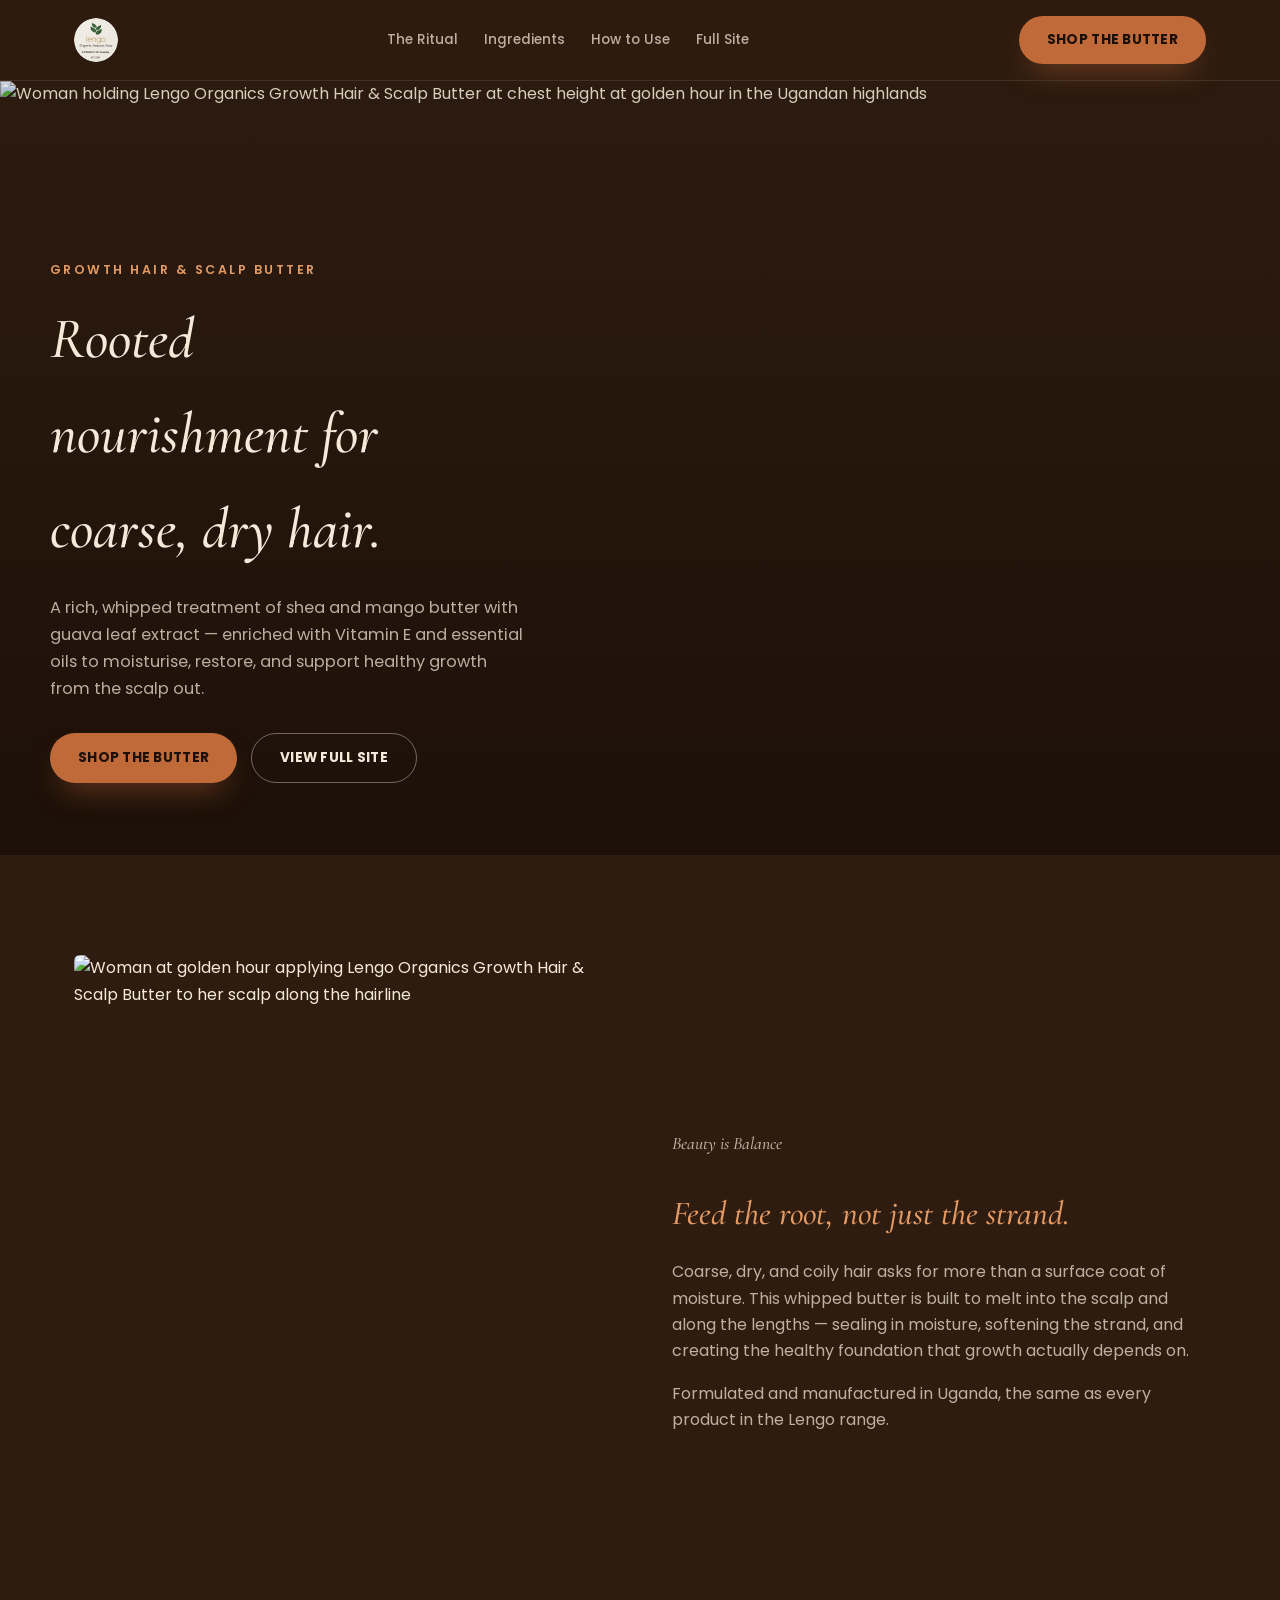
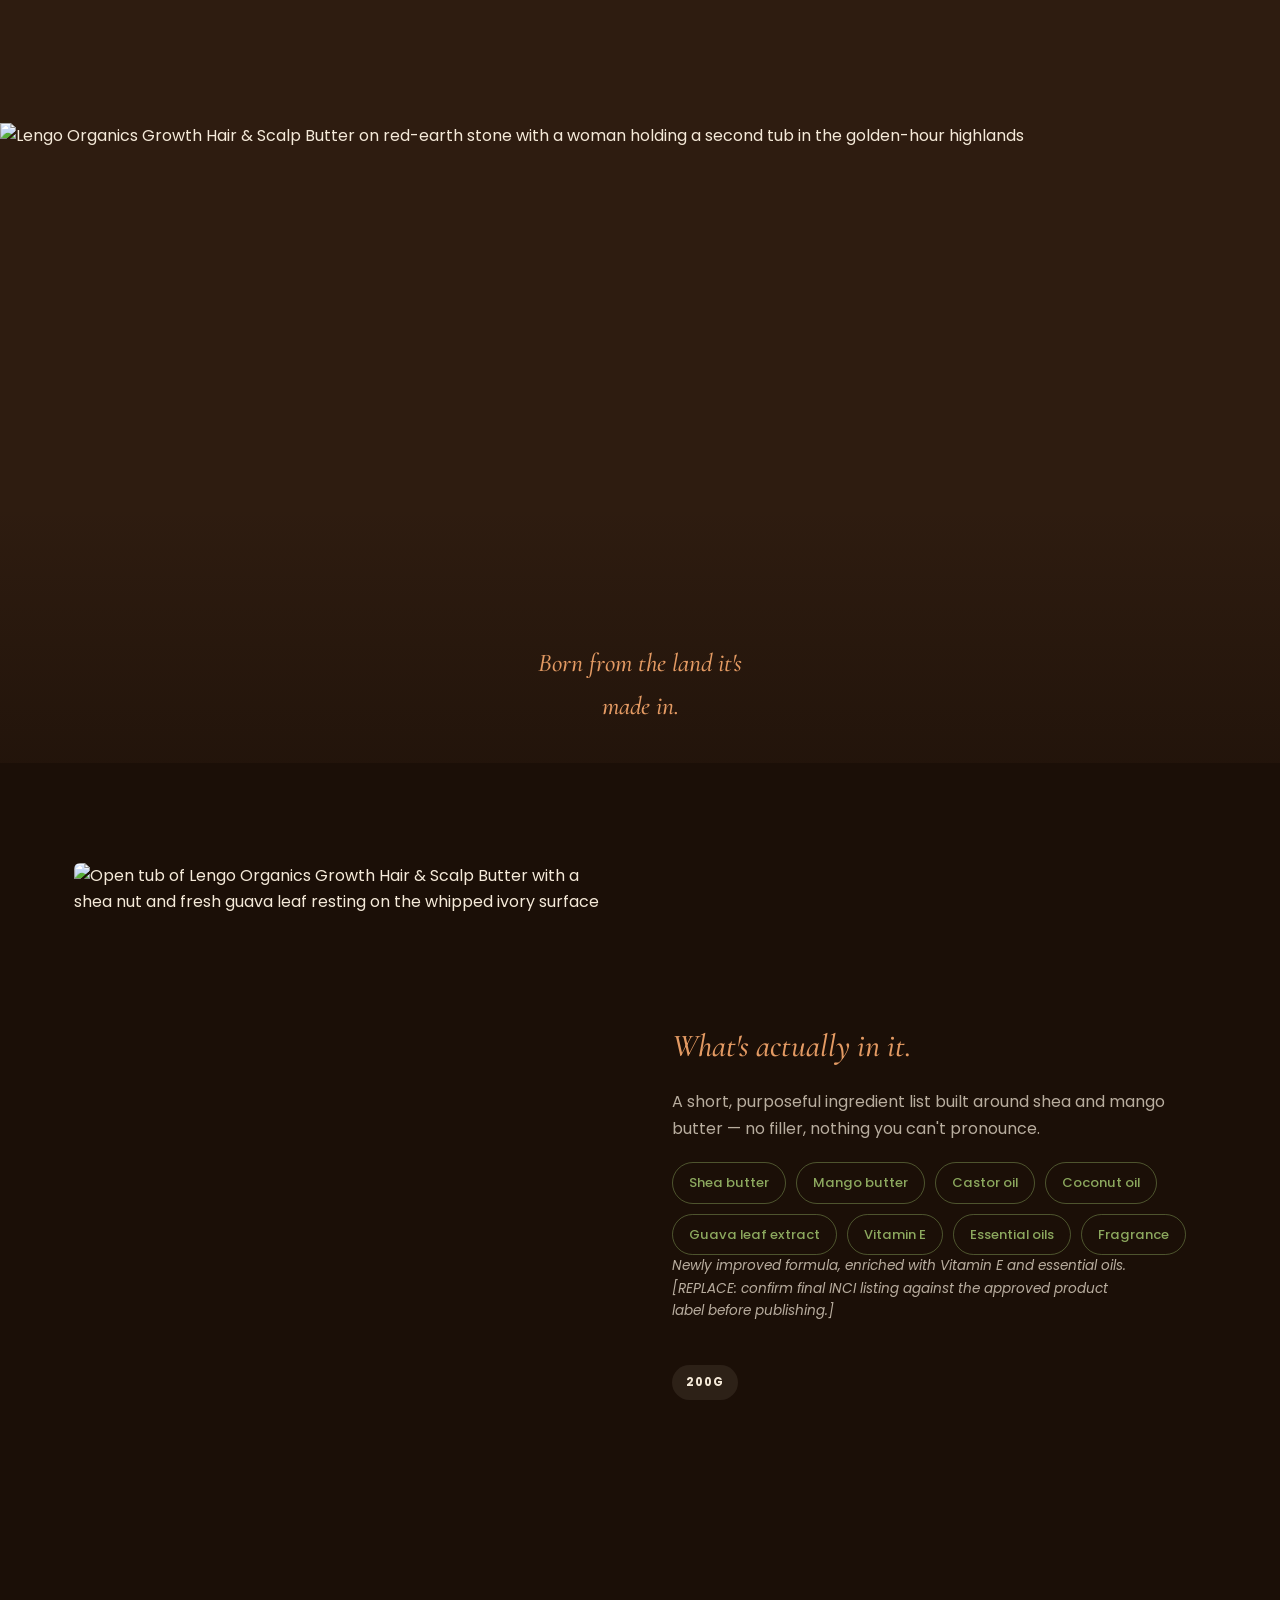
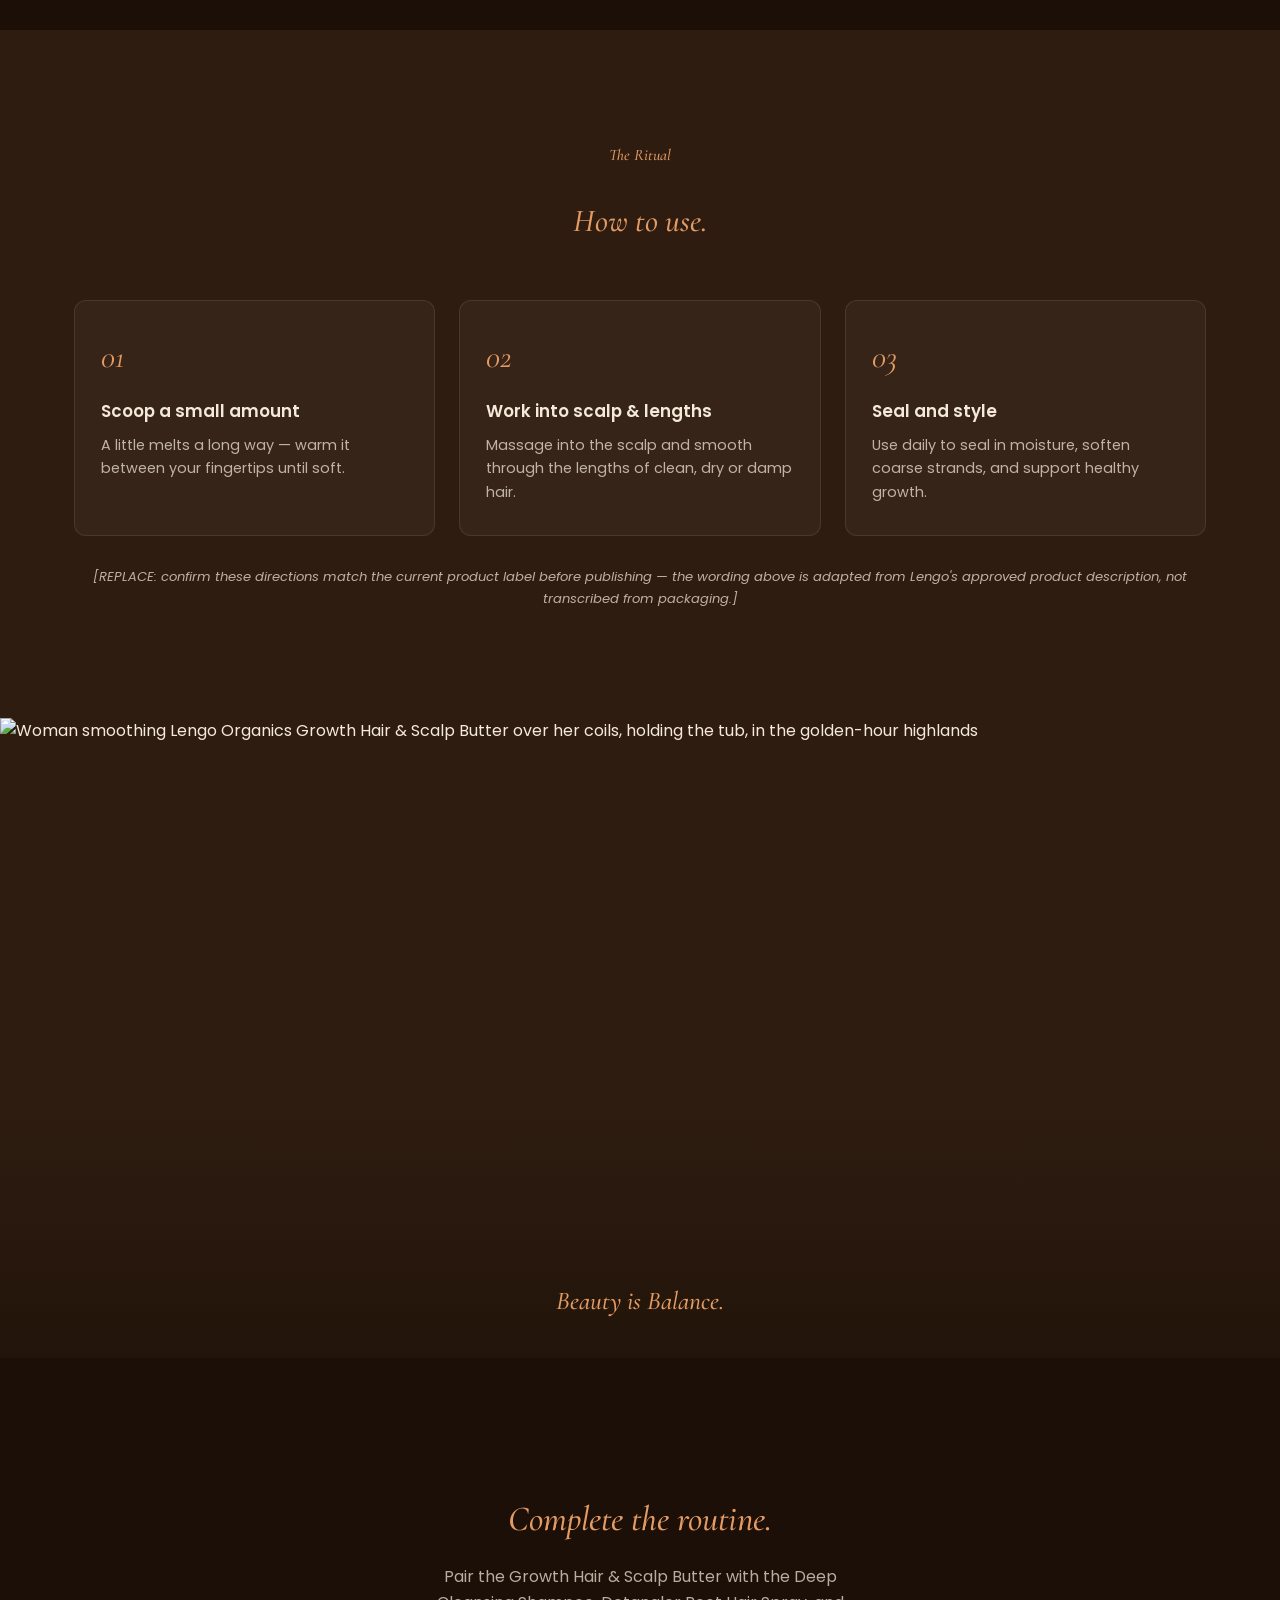
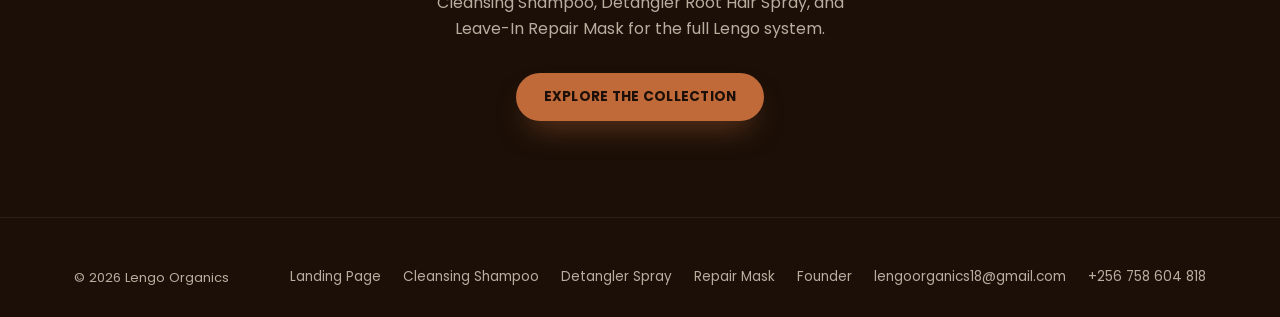
==== butter.html @ fbe4b7ae "Add files via upload" ====
<!doctype html>
<html lang="en">
<head>
<meta charset="UTF-8">
<meta name="viewport" content="width=device-width, initial-scale=1.0">
<title>Growth Hair &amp; Scalp Butter | Lengo Organics</title>
<meta name="description" content="Lengo Organics Growth Hair & Scalp Butter — a rich whipped treatment of shea and mango butter with guava leaf extract, enriched with Vitamin E and essential oils to restore dry, coarse hair and support healthy growth.">

<!-- ── Open Graph / social sharing ── -->
<link rel="canonical" href="https://lengo-organics.github.io/lengo/butter.html">
<meta property="og:type" content="website">
<meta property="og:site_name" content="Lengo Organics">
<meta property="og:locale" content="en_GB">
<meta property="og:url" content="https://lengo-organics.github.io/lengo/butter.html">
<meta property="og:title" content="Growth Hair & Scalp Butter | Lengo Organics">
<meta property="og:description" content="A rich whipped treatment of shea and mango butter with guava leaf extract, enriched with Vitamin E and essential oils to restore dry, coarse hair and support healthy growth.">
<meta property="og:image" content="https://lengo-organics.github.io/lengo/butter1.jpg">
<meta property="og:image:alt" content="Woman holding Lengo Organics Growth Hair & Scalp Butter at golden hour in the Ugandan highlands">
<meta name="twitter:card" content="summary_large_image">
<meta name="twitter:title" content="Growth Hair & Scalp Butter | Lengo Organics">
<meta name="twitter:description" content="A rich whipped treatment of shea and mango butter with guava leaf extract, enriched with Vitamin E and essential oils to restore dry, coarse hair and support healthy growth.">
<meta name="twitter:image" content="https://lengo-organics.github.io/lengo/butter1.jpg">
<!-- ── end Open Graph ── -->

<link rel="preconnect" href="https://fonts.googleapis.com">
<link rel="preconnect" href="https://fonts.gstatic.com" crossorigin>
<link href="https://fonts.googleapis.com/css2?family=Cormorant+Garamond:ital,wght@0,400;0,500;1,500;1,600&family=Poppins:wght@400;500;600;700;800&display=swap" rel="stylesheet">
<link rel="stylesheet" href="base.css">
<style>
  /* ============================================================
     Fourth subpage, same approach as mask.html, detangler.html and
     shampoo.html — its own palette built around THESE photos:
     golden-hour highlands, red-earth clearings, tea-green terraced
     hills, and the product's ivory whipped butter with a fresh
     guava-leaf green. Warmer and more grounded than the detangler's
     dry-grass amber (this one leans terracotta + leaf-green rather
     than pale gold), lighter and more sunlit than the shampoo's
     candlelit shadow and the mask's dusk-lake indigo — so all four
     subpages read as one family without any two sharing a palette.
     Same type pairing (Cormorant Garamond italic + Poppins) for
     brand continuity.
     ============================================================ */
  :root{
    --earth:#2E1C10;        /* deep red-earth shadow */
    --earth-deep:#1B0F07;   /* near-black base */
    --terra:#C06A3A;        /* warm terracotta / red-clay glow */
    --terra-soft:#E39A63;   /* lit clay highlight */
    --leaf:#5F7A3A;         /* guava-leaf green accent */
    --leaf-soft:#8CA85E;    /* lit leaf-green */
    --cream:#F5EAD9;        /* ivory butter cream */
    --muted:rgba(245,234,217,.72);
  }
  body{margin:0; background:var(--earth); color:var(--cream); font-family:'Poppins',sans-serif; line-height:1.65; -webkit-font-smoothing:antialiased;}
  .serif{font-family:'Cormorant Garamond', serif; font-style:italic; font-weight:500; color:var(--terra-soft);}
  a:focus-visible, button:focus-visible{outline:2px solid var(--terra); outline-offset:3px;}

  header{position:sticky; top:0; z-index:50; background:rgba(46,28,16,.85); backdrop-filter:blur(10px); border-bottom:1px solid rgba(245,234,217,.1);}
  .nav{display:flex; align-items:center; justify-content:space-between; padding:16px 24px; max-width:1180px; margin:0 auto;}
  .brand{display:flex; align-items:center; gap:10px; text-decoration:none; font-weight:700; color:var(--cream);}
  nav.links a{text-decoration:none; font-size:.85rem; font-weight:500; color:var(--muted);}
  nav.links a:hover{color:var(--terra-soft);}
  .btn{
    display:inline-flex; align-items:center; gap:8px; padding:13px 28px;
    background:var(--terra); color:var(--earth-deep); text-decoration:none;
    font-weight:700; font-size:.85rem; letter-spacing:.02em; text-transform:uppercase;
    border:none; border-radius:999px; box-shadow:0 16px 30px -12px rgba(192,106,58,.5);
    transition:transform .18s ease, background .18s ease;
  }
  .btn:hover{background:var(--terra-soft); transform:translateY(-2px);}
  .btn.ghost{background:transparent; color:var(--cream); border:1px solid rgba(245,234,217,.4); box-shadow:none;}
  .btn.ghost:hover{background:rgba(245,234,217,.1);}

  /* ---------- Hero ---------- */
  .hero{position:relative; min-height:86vh; display:flex; align-items:flex-end; overflow:hidden;}
  .hero img{position:absolute; inset:0; width:100%; height:100%; object-fit:cover; object-position:center 25%;}
  .hero::after{
    content:''; position:absolute; inset:0;
    background:linear-gradient(180deg, rgba(27,15,7,.12) 0%, rgba(27,15,7,.5) 55%, rgba(27,15,7,.92) 100%);
  }
  .hero-copy{position:relative; z-index:1; padding:64px 0 72px; width:100%;}
  .hero-copy p.eyebrow{color:var(--terra-soft); font-size:.78rem; letter-spacing:.2em; text-transform:uppercase; font-weight:600; margin:0 0 12px;}
  .hero-copy h1{font-family:'Cormorant Garamond', serif; font-style:italic; font-weight:500; font-size:clamp(2.2rem,5vw,3.6rem); max-width:16ch; margin:0 0 18px; color:var(--cream);}
  .hero-copy p.lede{max-width:48ch; color:var(--muted); font-size:1.02rem; margin:0 0 30px;}

  /* ---------- Ritual / story split ---------- */
  .ritual{padding:100px 0; background:var(--earth);}
  .ritual .wrap{display:grid; grid-template-columns:1fr 1fr; gap:64px; align-items:center;}
  .ritual-photo{border-radius:6px; overflow:hidden; aspect-ratio:4/5;}
  .ritual-photo img{width:100%; height:100%; object-fit:cover;}
  .ritual h2.serif{font-size:2.1rem; margin-bottom:18px;}
  .ritual p{color:var(--muted); margin:0 0 16px; max-width:52ch;}

  /* ---------- Full-bleed break ---------- */
  .break{position:relative; height:56vw; max-height:640px; overflow:hidden;}
  .break img{width:100%; height:100%; object-fit:cover;}
  .break::after{content:''; position:absolute; inset:0; background:linear-gradient(0deg, rgba(27,15,7,.6), transparent 40%);}
  .break-caption{position:absolute; left:0; right:0; bottom:36px; text-align:center; z-index:1;}
  .break-caption p.serif{font-size:1.6rem; max-width:22ch; margin:0 auto;}

  /* ---------- Ingredients ---------- */
  .ingredients{padding:100px 0; background:var(--earth-deep);}
  .ingredients .wrap{display:grid; grid-template-columns:1fr 1fr; gap:64px; align-items:center;}
  .ing-photo{border-radius:6px; overflow:hidden; aspect-ratio:4/5;}
  .ing-photo img{width:100%; height:100%; object-fit:cover;}
  .ingredients h2.serif{font-size:2rem; margin-bottom:16px;}
  .ingredients p{color:var(--muted); margin:0 0 20px; max-width:52ch;}
  .tag-list{display:flex; flex-wrap:wrap; gap:10px; list-style:none; margin:0; padding:0;}
  .tag-list li{
    padding:9px 16px; border-radius:999px; border:1px solid rgba(140,168,94,.45);
    color:var(--leaf-soft); font-size:.82rem; font-weight:500;
  }
  .formula-note{margin-top:22px; font-size:.85rem; color:var(--muted); font-style:italic;}
  .size-badge{display:inline-block; margin-top:22px; font-size:.72rem; font-weight:700; letter-spacing:.08em; text-transform:uppercase; color:var(--cream); background:rgba(245,234,217,.08); padding:8px 14px; border-radius:999px;}

  /* ---------- How to use ---------- */
  .ritual-steps{padding:96px 0; background:var(--earth);}
  .steps-head{text-align:center; max-width:520px; margin:0 auto 52px;}
  .steps-head h2.serif{font-size:2rem;}
  .steps-grid{display:grid; grid-template-columns:repeat(3,1fr); gap:24px;}
  .step-card{background:rgba(245,234,217,.04); border:1px solid rgba(245,234,217,.1); border-radius:12px; padding:30px 26px;}
  .step-num{font-family:'Cormorant Garamond', serif; font-style:italic; color:var(--terra-soft); font-size:2rem; display:block; margin-bottom:14px;}
  .step-card h3{margin:0 0 8px; font-size:1.05rem; font-weight:600;}
  .step-card p{color:var(--muted); font-size:.9rem; margin:0;}

  /* ---------- Final CTA ---------- */
  .final{padding:96px 0; text-align:center; background:var(--earth-deep);}
  .final p.serif{font-size:2.2rem; margin-bottom:16px;}
  .final p.sub{color:var(--muted); max-width:44ch; margin:0 auto 30px;}

  footer{background:var(--earth-deep); padding:48px 0 28px; border-top:1px solid rgba(245,234,217,.08);}
  footer a{text-decoration:none; color:var(--muted); font-size:.85rem;}
  footer a:hover{color:var(--terra-soft);}

  @media (max-width:900px){
    .ritual .wrap, .ingredients .wrap{grid-template-columns:1fr; gap:36px;}
    .steps-grid{grid-template-columns:1fr;}
  }
</style>
</head>
<body>

<header>
  <div class="nav">
    <a class="brand" href="index.html"><img class="brand-mark" src="assets/lengo-round-mark.png" alt="Lengo Organics"></a>
    <nav class="links">
      <a href="#ritual">The Ritual</a>
      <a href="#ingredients">Ingredients</a>
      <a href="#how-to-use">How to Use</a>
      <a href="index.html">Full Site</a>
    </nav>
    <a href="#" data-todo="add product checkout URL" class="btn">Shop the Butter</a>
  </div>
</header>

<main>
  <!-- ================= HERO ================= -->
  <section class="hero">
    <img src="butter1.jpg" alt="Woman holding Lengo Organics Growth Hair & Scalp Butter at chest height at golden hour in the Ugandan highlands">
    <div class="wrap hero-copy">
      <p class="eyebrow">Growth Hair &amp; Scalp Butter</p>
      <h1>Rooted nourishment for coarse, dry hair.</h1>
      <p class="lede">A rich, whipped treatment of shea and mango butter with guava leaf extract — enriched with Vitamin E and essential oils to moisturise, restore, and support healthy growth from the scalp out.</p>
      <div class="hero-actions">
        <a href="#" data-todo="add product checkout URL" class="btn">Shop the Butter</a>
        <a href="index.html" class="btn ghost">View Full Site</a>
      </div>
    </div>
  </section>

  <!-- ================= RITUAL ================= -->
  <section class="ritual reveal" id="ritual">
    <div class="wrap">
      <div class="ritual-photo"><img src="butter3.jpg" alt="Woman at golden hour applying Lengo Organics Growth Hair & Scalp Butter to her scalp along the hairline"></div>
      <div>
        <p class="serif" style="font-size:1.1rem; margin-bottom:8px;">Beauty is Balance</p>
        <h2 class="serif">Feed the root, not just the strand.</h2>
        <p>Coarse, dry, and coily hair asks for more than a surface coat of moisture. This whipped butter is built to melt into the scalp and along the lengths — sealing in moisture, softening the strand, and creating the healthy foundation that growth actually depends on.</p>
        <p>Formulated and manufactured in Uganda, the same as every product in the Lengo range.</p>
      </div>
    </div>
  </section>

  <!-- ================= FULL-BLEED BREAK ================= -->
  <div class="break">
    <img src="butter7.jpg" alt="Lengo Organics Growth Hair & Scalp Butter on red-earth stone with a woman holding a second tub in the golden-hour highlands">
    <div class="break-caption wrap"><p class="serif">Born from the land it's made in.</p></div>
  </div>

  <!-- ================= INGREDIENTS ================= -->
  <section class="ingredients reveal" id="ingredients">
    <div class="wrap">
      <div class="ing-photo"><img src="butter2.jpg" alt="Open tub of Lengo Organics Growth Hair & Scalp Butter with a shea nut and fresh guava leaf resting on the whipped ivory surface"></div>
      <div>
        <h2 class="serif">What's actually in it.</h2>
        <p>A short, purposeful ingredient list built around shea and mango butter — no filler, nothing you can't pronounce.</p>
        <ul class="tag-list">
          <li>Shea butter</li>
          <li>Mango butter</li>
          <li>Castor oil</li>
          <li>Coconut oil</li>
          <li>Guava leaf extract</li>
          <li>Vitamin E</li>
          <li>Essential oils</li>
          <li>Fragrance</li>
        </ul>
        <p class="formula-note">Newly improved formula, enriched with Vitamin E and essential oils. [REPLACE: confirm final INCI listing against the approved product label before publishing.]</p>
        <span class="size-badge">200g</span>
      </div>
    </div>
  </section>

  <!-- ================= HOW TO USE ================= -->
  <section class="ritual-steps reveal" id="how-to-use">
    <div class="wrap">
      <div class="steps-head">
        <p class="serif">The Ritual</p>
        <h2 class="serif">How to use.</h2>
      </div>
      <div class="steps-grid">
        <div class="step-card">
          <span class="step-num">01</span>
          <h3>Scoop a small amount</h3>
          <p>A little melts a long way — warm it between your fingertips until soft.</p>
        </div>
        <div class="step-card">
          <span class="step-num">02</span>
          <h3>Work into scalp &amp; lengths</h3>
          <p>Massage into the scalp and smooth through the lengths of clean, dry or damp hair.</p>
        </div>
        <div class="step-card">
          <span class="step-num">03</span>
          <h3>Seal and style</h3>
          <p>Use daily to seal in moisture, soften coarse strands, and support healthy growth.</p>
        </div>
      </div>
      <p style="text-align:center; color:var(--muted); font-size:.82rem; margin-top:30px; font-style:italic;">[REPLACE: confirm these directions match the current product label before publishing — the wording above is adapted from Lengo's approved product description, not transcribed from packaging.]</p>
    </div>
  </section>

  <!-- ================= FULL-BLEED BREAK 2 ================= -->
  <div class="break">
    <img src="butter5.jpg" style="object-position:center 30%;" alt="Woman smoothing Lengo Organics Growth Hair & Scalp Butter over her coils, holding the tub, in the golden-hour highlands">
    <div class="break-caption wrap"><p class="serif">Beauty is Balance.</p></div>
  </div>

  <!-- ================= FINAL CTA ================= -->
  <section class="final reveal">
    <div class="wrap">
      <p class="serif">Complete the routine.</p>
      <p class="sub">Pair the Growth Hair &amp; Scalp Butter with the Deep Cleansing Shampoo, Detangler Root Hair Spray, and Leave-In Repair Mask for the full Lengo system.</p>
      <a href="index.html#products" class="btn">Explore the Collection</a>
    </div>
  </section>
</main>

<footer>
  <div class="wrap footer-row">
    <span style="font-size:.82rem; color:var(--muted);">© <span id="year"></span> Lengo Organics</span>
    <div class="footer-links">
      <a href="index.html">Landing Page</a>
      <a href="shampoo.html">Cleansing Shampoo</a>
      <a href="detangler.html">Detangler Spray</a>
      <a href="mask.html">Repair Mask</a>
      <a href="samantha.html">Founder</a>
      <a href="mailto:lengoorganics18@gmail.com">lengoorganics18@gmail.com</a>
      <a href="tel:+256758604818">+256 758 604 818</a>
    </div>
  </div>
</footer>

<script>
  document.getElementById('year').textContent = new Date().getFullYear();
  if (window.matchMedia('(prefers-reduced-motion: no-preference)').matches) {
    const io = new IntersectionObserver((entries) => {
      entries.forEach(e => { if (e.isIntersecting) { e.target.classList.add('is-visible'); io.unobserve(e.target); } });
    }, { threshold: .12 });
    document.querySelectorAll('.reveal').forEach(el => io.observe(el));
  } else {
    document.querySelectorAll('.reveal').forEach(el => el.classList.add('is-visible'));
  }
</script>

</body>
</html>
---- base.css ----
/* ============================================================
   Lengo Organics — shared base styles
   Used by the three subpages: mask.html, detangler.html, samantha.html
   (index.html has its own separate design system and does NOT use this.)

   ONLY structural rules that are identical across all three pages live
   here — the reset, layout primitives, and the reveal animation. Anything
   that carries colour (buttons, header, footer, .serif, hero gradients) or
   page-specific dimensions stays in each page's own <style> block, after
   the <link> to this file, so per-page palettes still win.
   ============================================================ */

*{box-sizing:border-box;}
html{scroll-behavior:smooth;}
body{margin:0; font-family:'Poppins',sans-serif; line-height:1.65; -webkit-font-smoothing:antialiased;}
img{max-width:100%; display:block;}
a{color:inherit;}

.wrap{max-width:1180px; margin:0 auto; padding:0 24px;}

/* header / nav layout (colours are set per page) */
.nav{display:flex; align-items:center; justify-content:space-between; padding:16px 24px; max-width:1180px; margin:0 auto;}
.brand{display:flex; align-items:center; gap:10px; text-decoration:none; font-weight:700;}
.brand-mark{height:44px; width:44px; border-radius:50%;}
nav.links{display:flex; gap:26px; list-style:none; margin:0; padding:0;}

/* buttons — shared geometry only; background/colour/shadow set per page */
.btn{
  display:inline-flex; align-items:center; gap:8px; padding:13px 28px;
  text-decoration:none;
  font-weight:700; font-size:.85rem; letter-spacing:.02em; text-transform:uppercase;
  border:none; border-radius:999px;
  transition:transform .18s ease, background .18s ease;
}
.btn:hover{transform:translateY(-2px);}
.hero-actions{display:flex; gap:14px; flex-wrap:wrap;}

/* footer layout (colours per page) */
.footer-row{display:flex; justify-content:space-between; align-items:center; flex-wrap:wrap; gap:16px;}
.footer-links{display:flex; gap:22px; flex-wrap:wrap;}

/* scroll-reveal animation — identical on every page */
@media (prefers-reduced-motion:no-preference){
  .reveal{opacity:0; transform:translateY(16px); transition:opacity .7s ease, transform .7s ease;}
  .reveal.is-visible{opacity:1; transform:translateY(0);}
}

/* shared responsive collapse */
@media (max-width:900px){
  nav.links{display:none;}
}
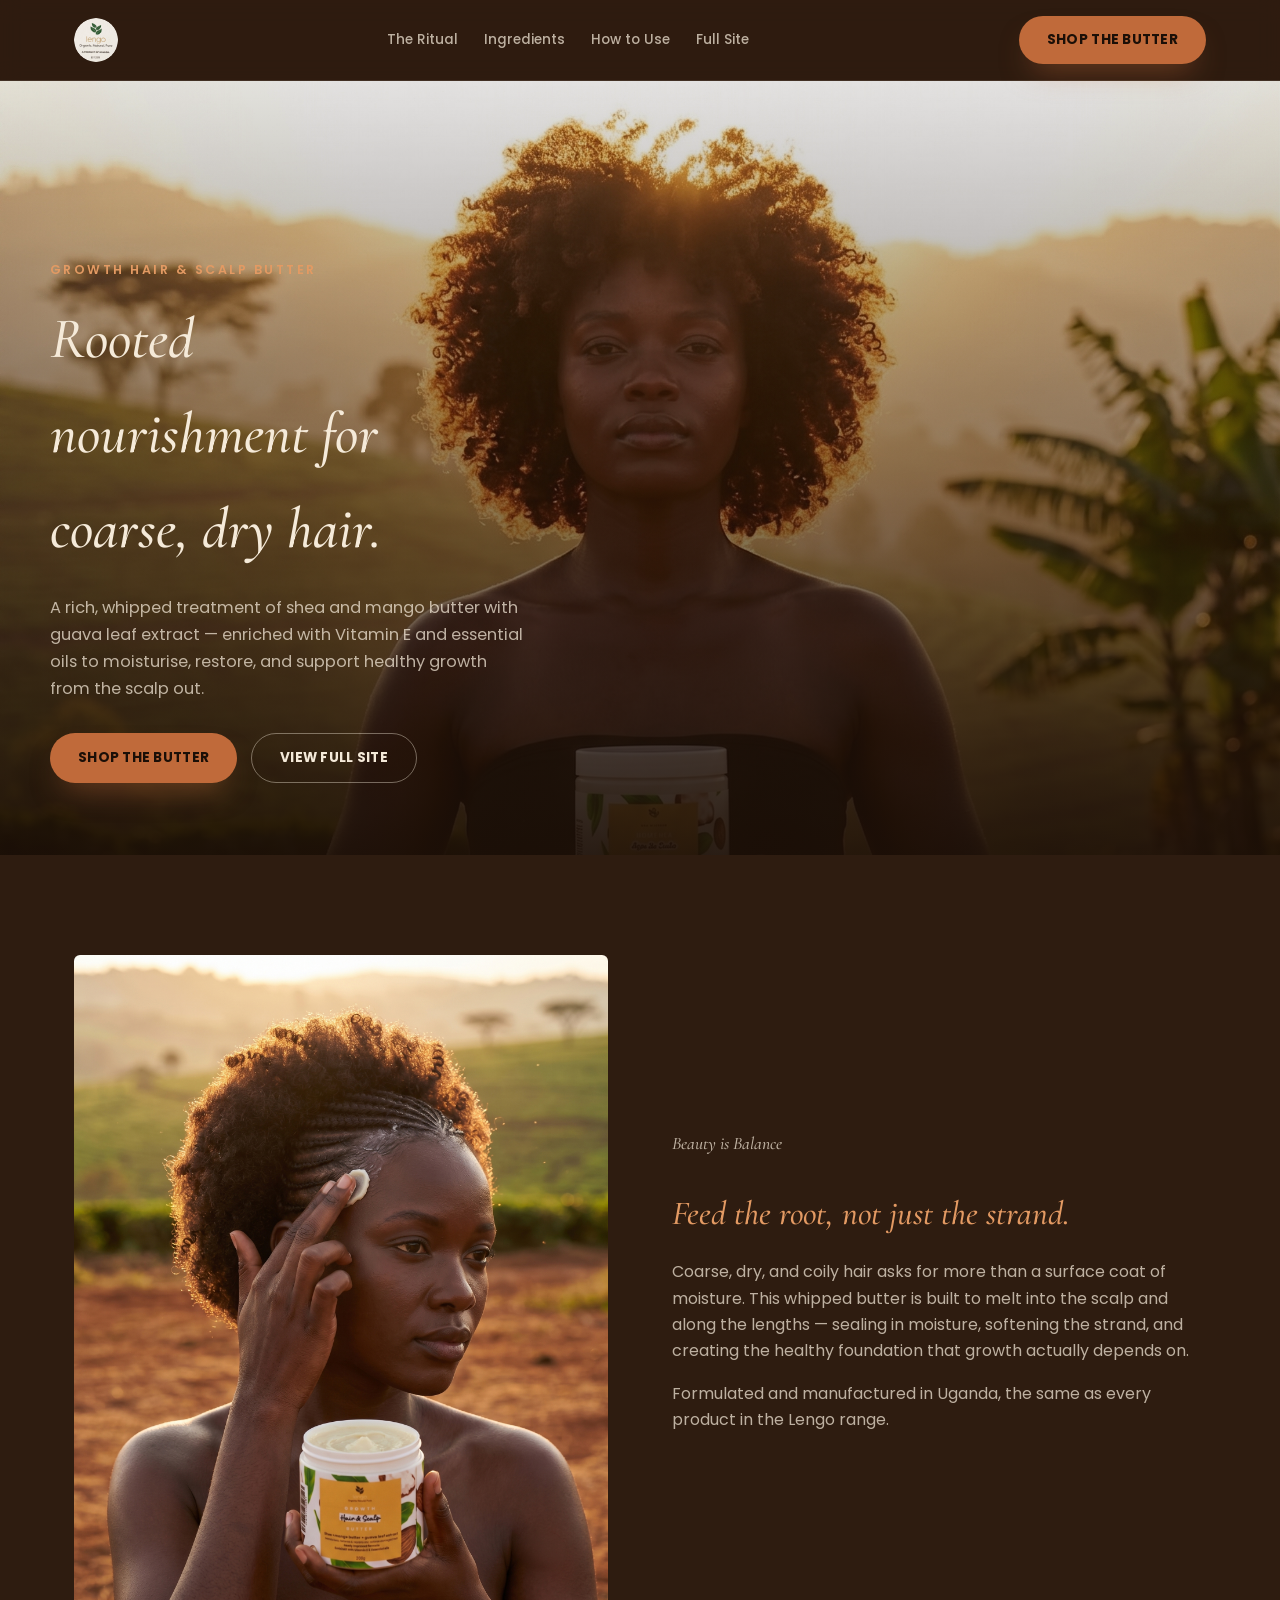
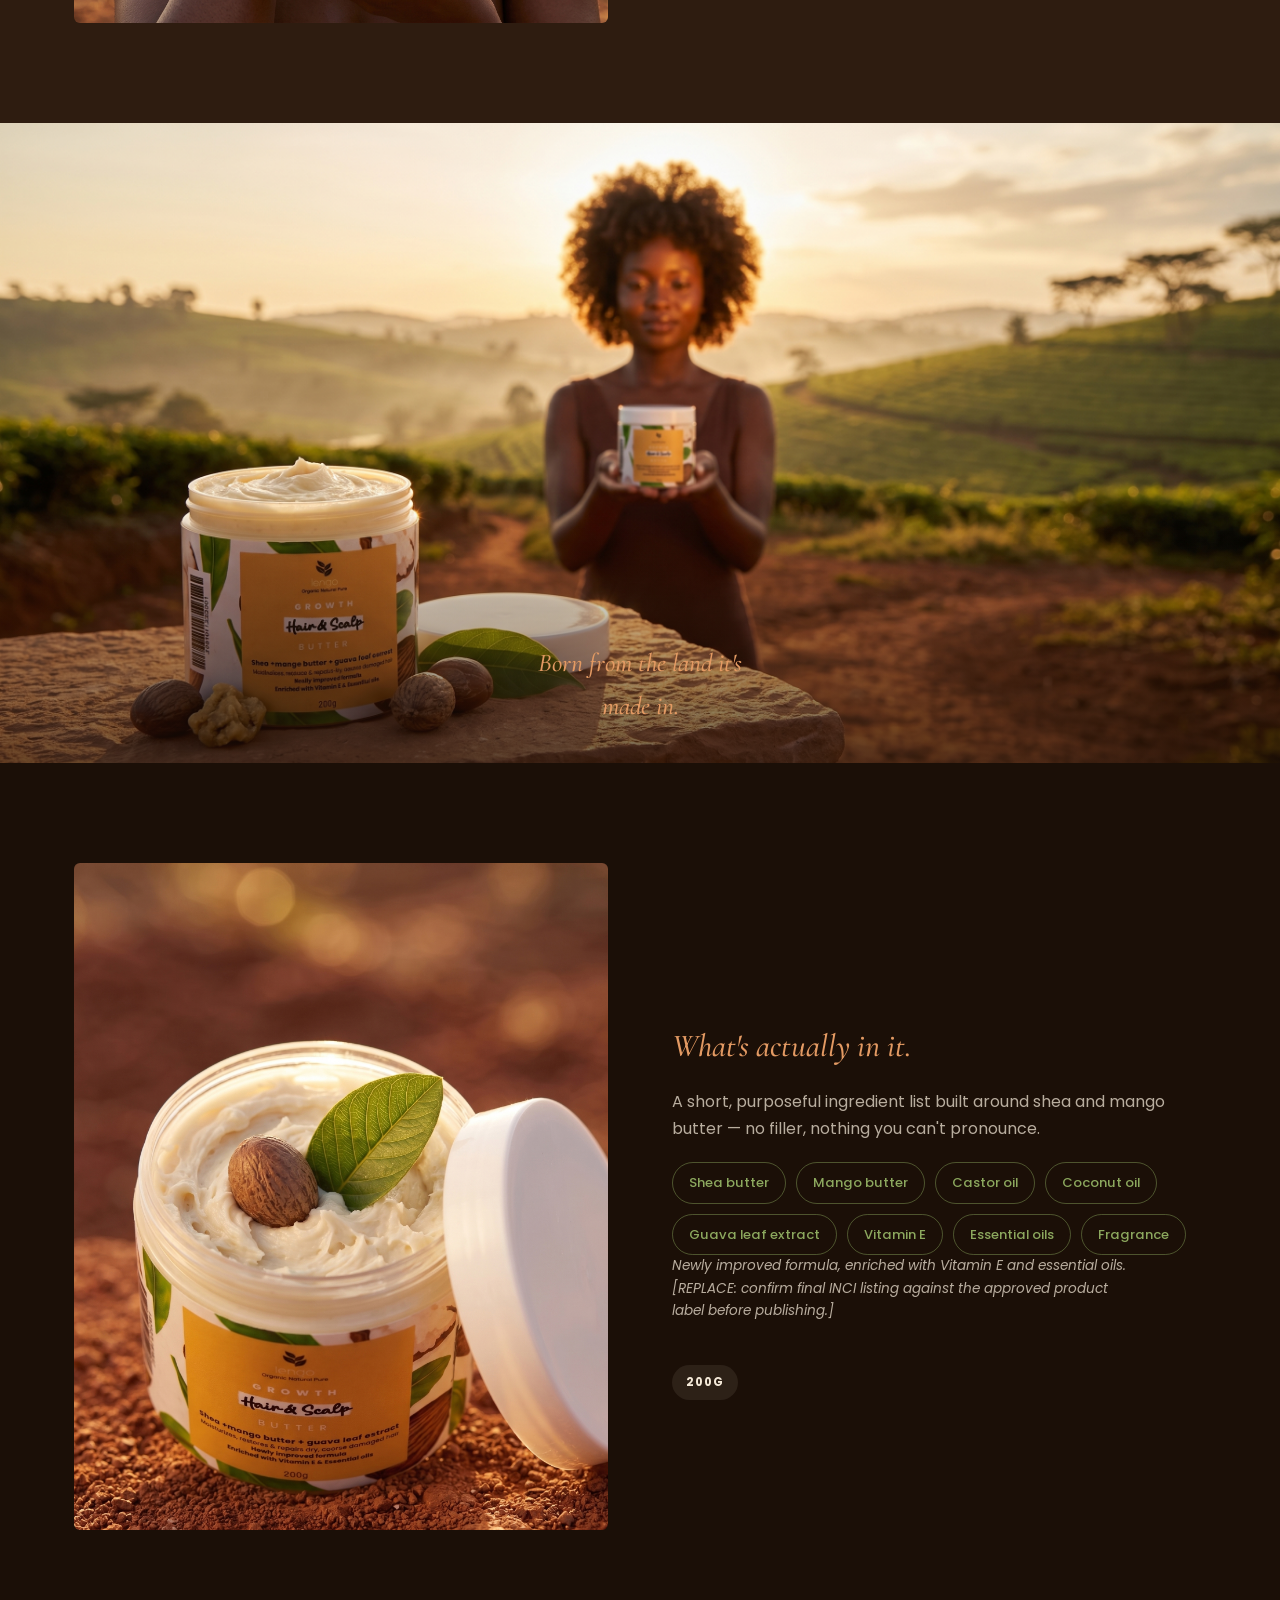
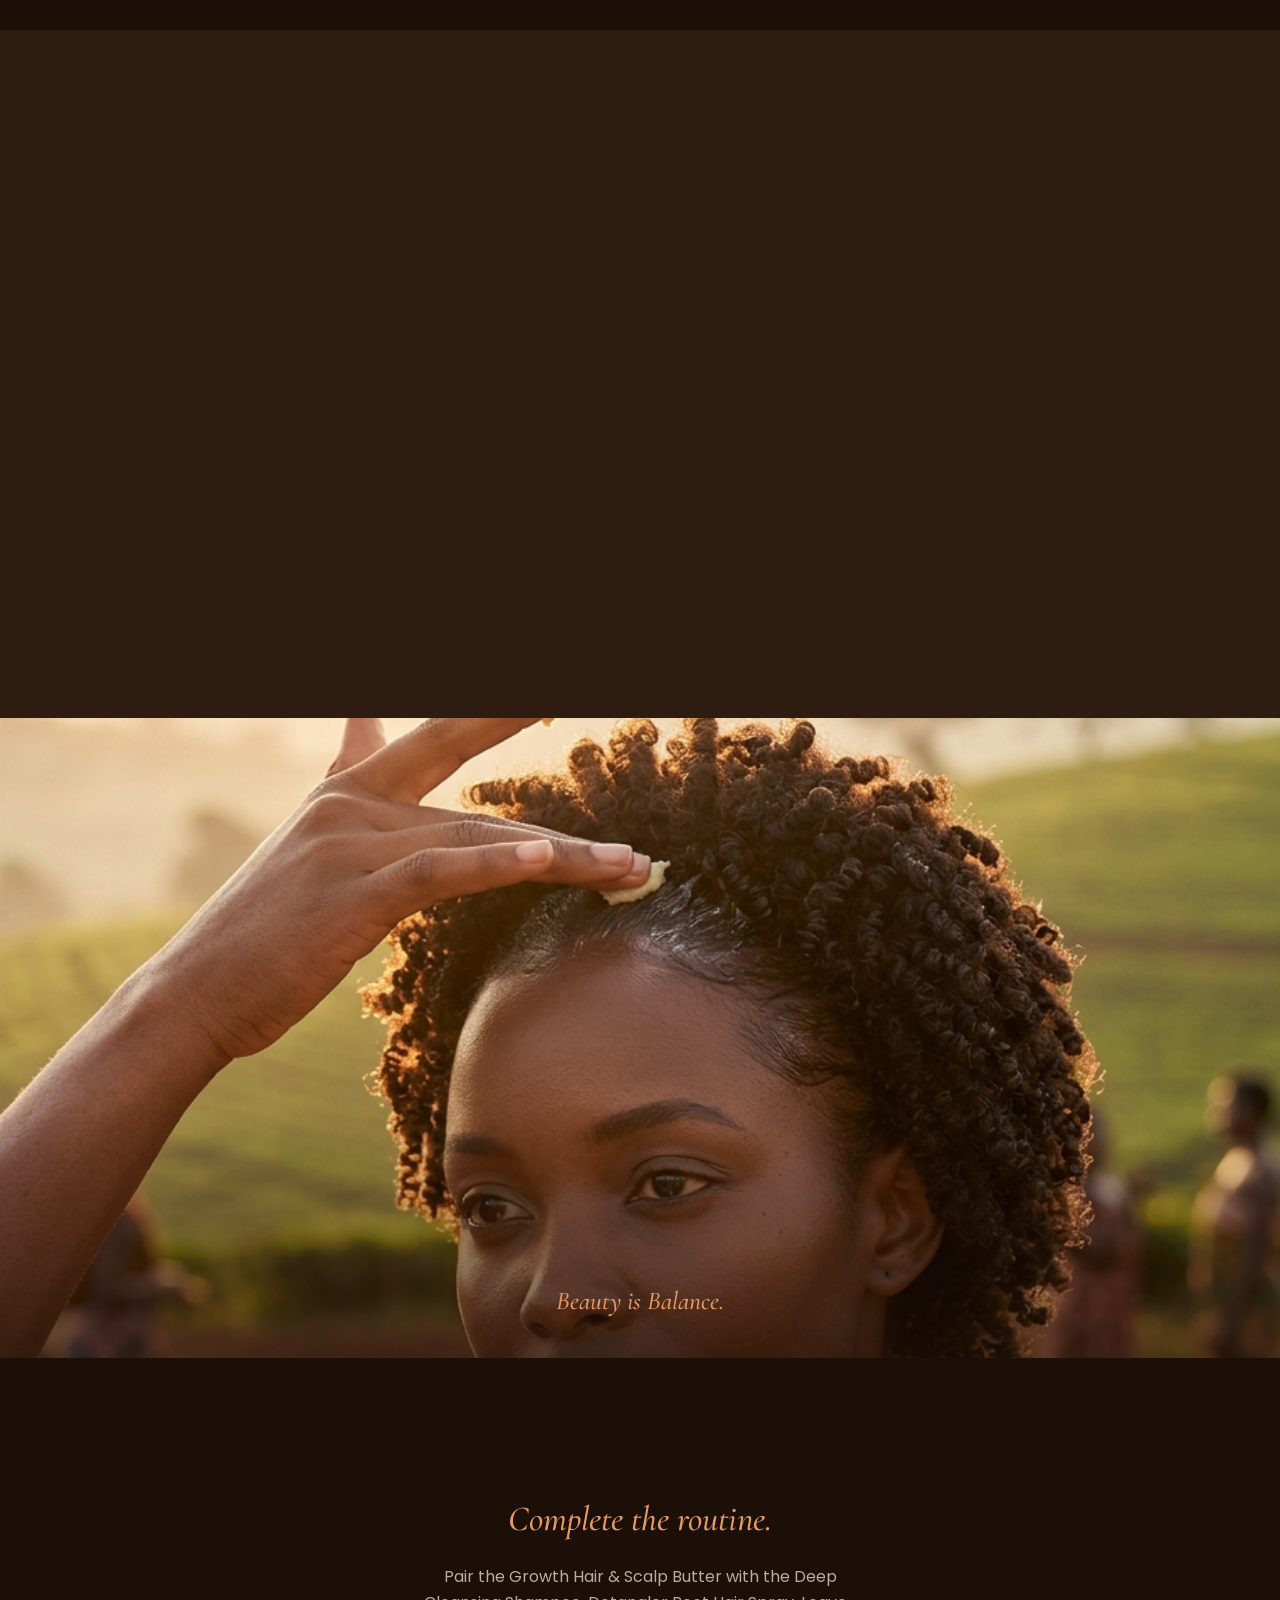
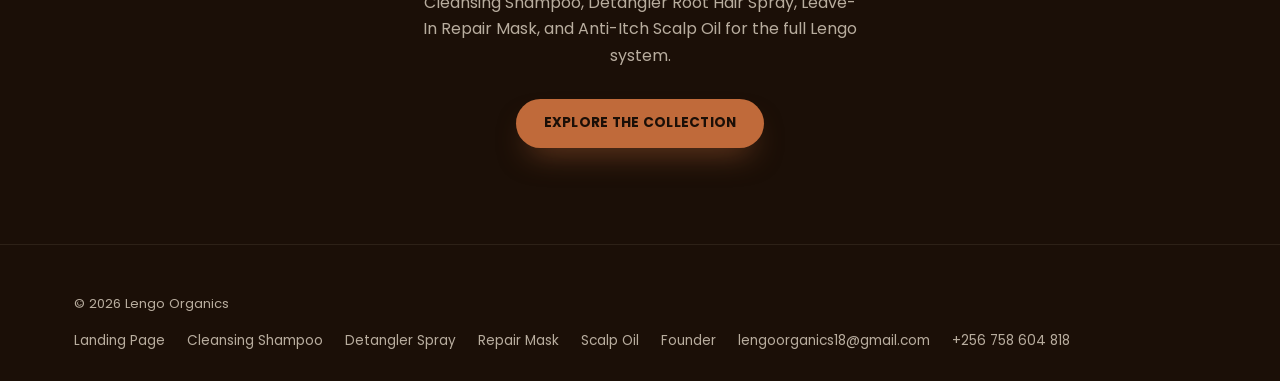
==== commit 1ae29b1c: "Add files via upload" ====
--- a/butter.html
+++ b/butter.html
@@ -247,7 +247,7 @@
   <section class="final reveal">
     <div class="wrap">
       <p class="serif">Complete the routine.</p>
-      <p class="sub">Pair the Growth Hair &amp; Scalp Butter with the Deep Cleansing Shampoo, Detangler Root Hair Spray, and Leave-In Repair Mask for the full Lengo system.</p>
+      <p class="sub">Pair the Growth Hair &amp; Scalp Butter with the Deep Cleansing Shampoo, Detangler Root Hair Spray, Leave-In Repair Mask, and Anti-Itch Scalp Oil for the full Lengo system.</p>
       <a href="index.html#products" class="btn">Explore the Collection</a>
     </div>
   </section>
@@ -261,6 +261,7 @@
       <a href="shampoo.html">Cleansing Shampoo</a>
       <a href="detangler.html">Detangler Spray</a>
       <a href="mask.html">Repair Mask</a>
+      <a href="oil.html">Scalp Oil</a>
       <a href="samantha.html">Founder</a>
       <a href="mailto:lengoorganics18@gmail.com">lengoorganics18@gmail.com</a>
       <a href="tel:+256758604818">+256 758 604 818</a>
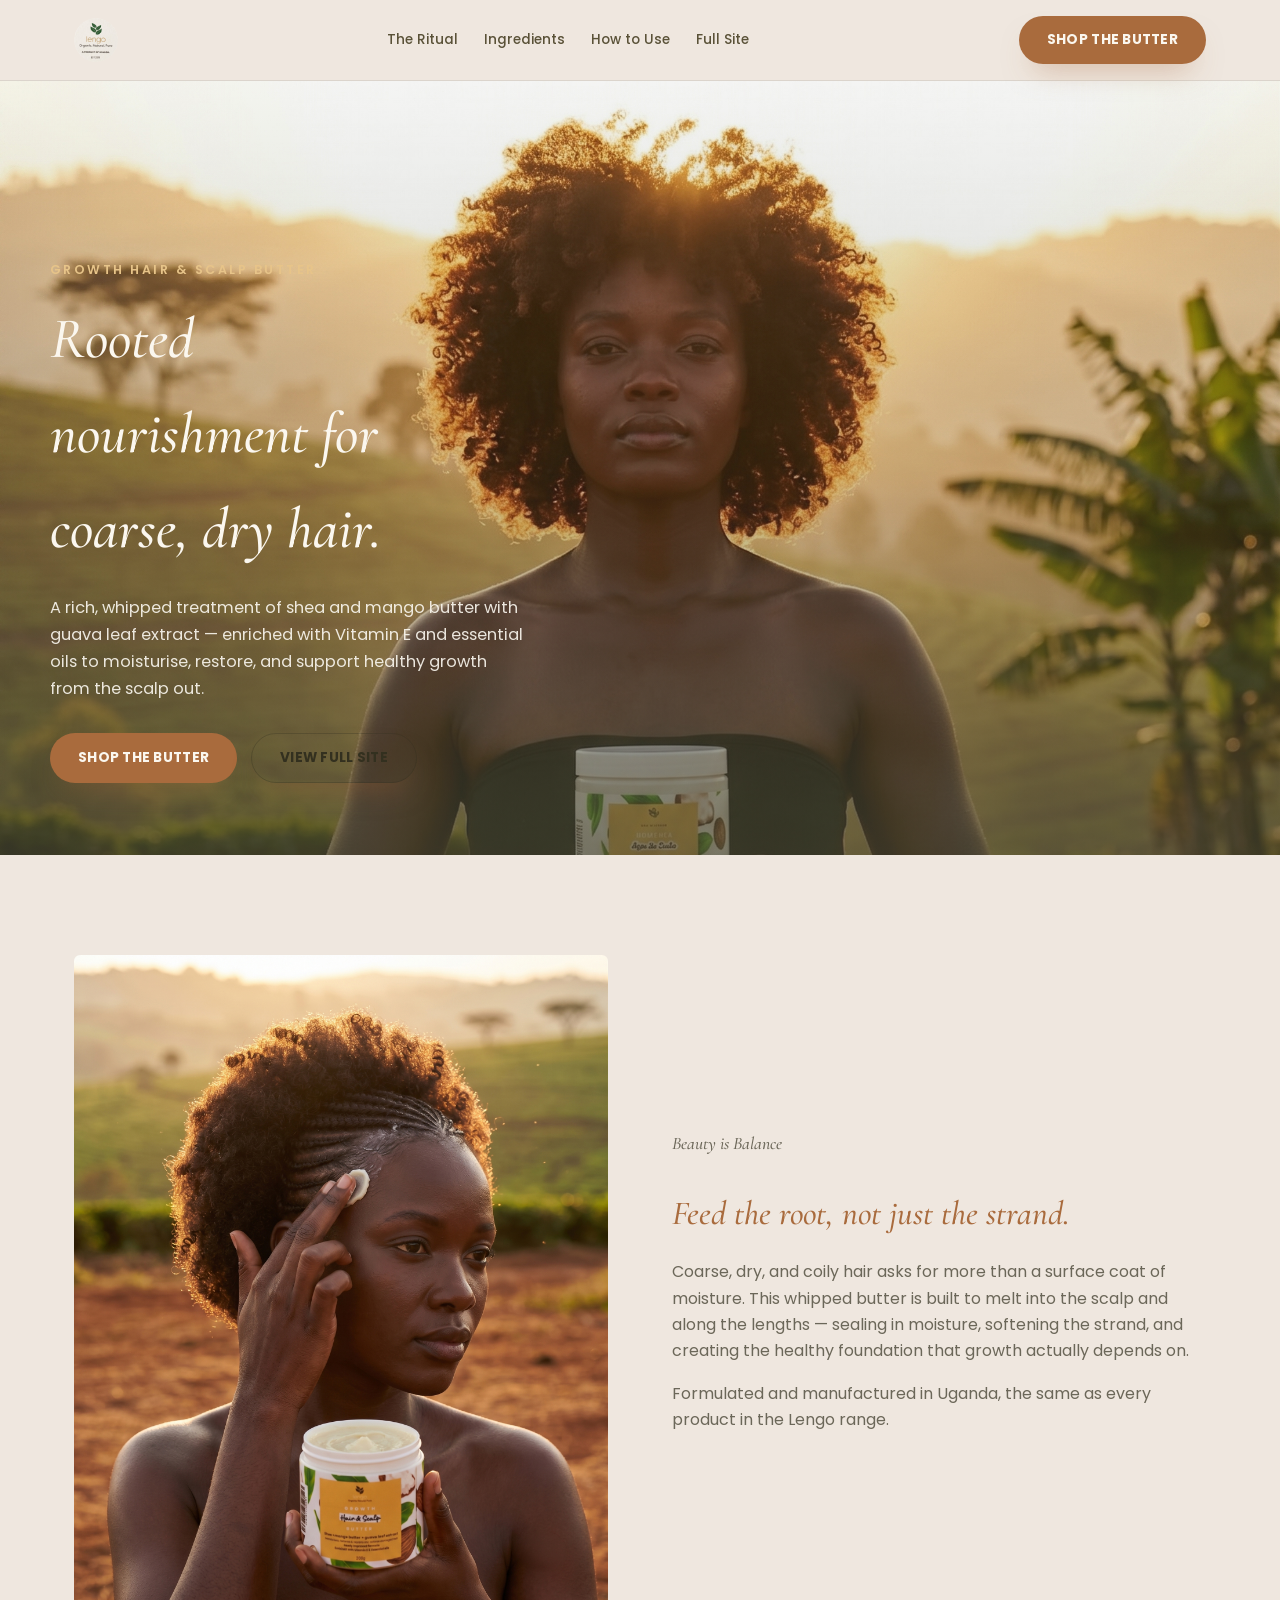
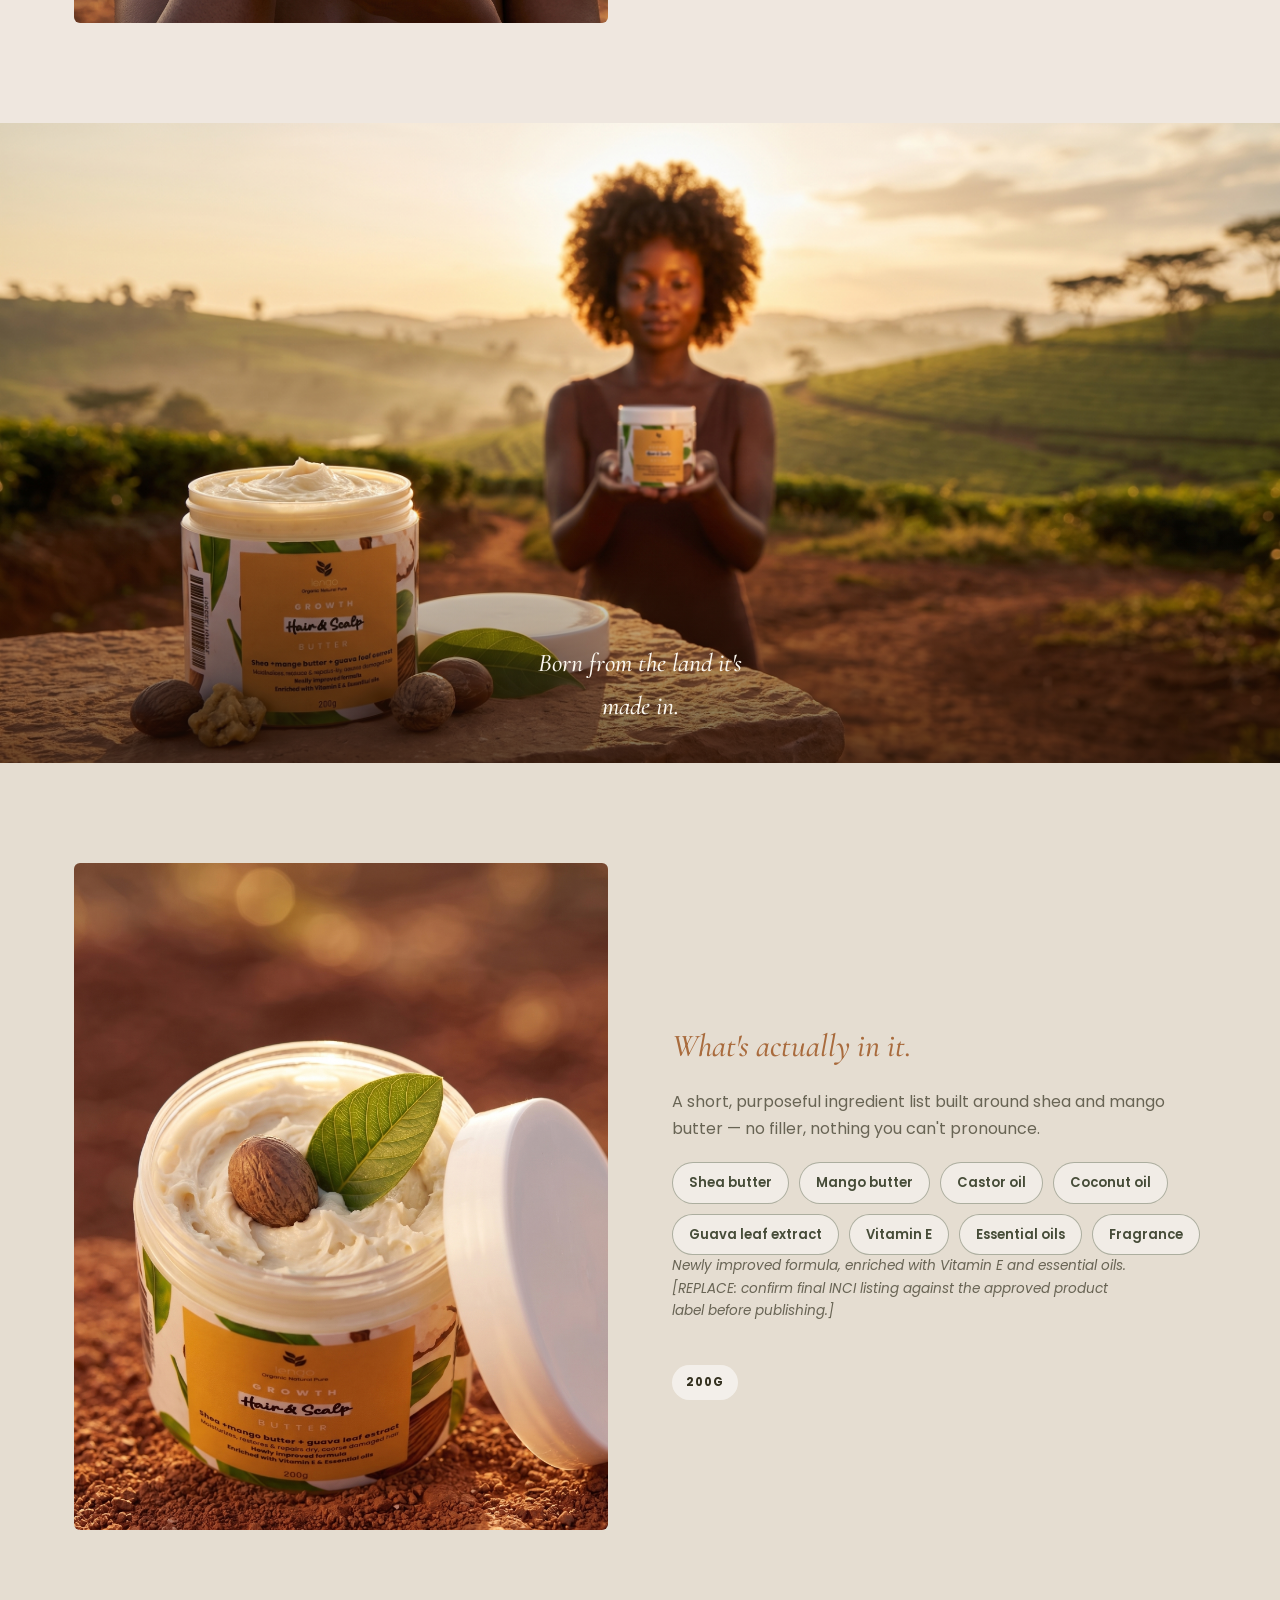
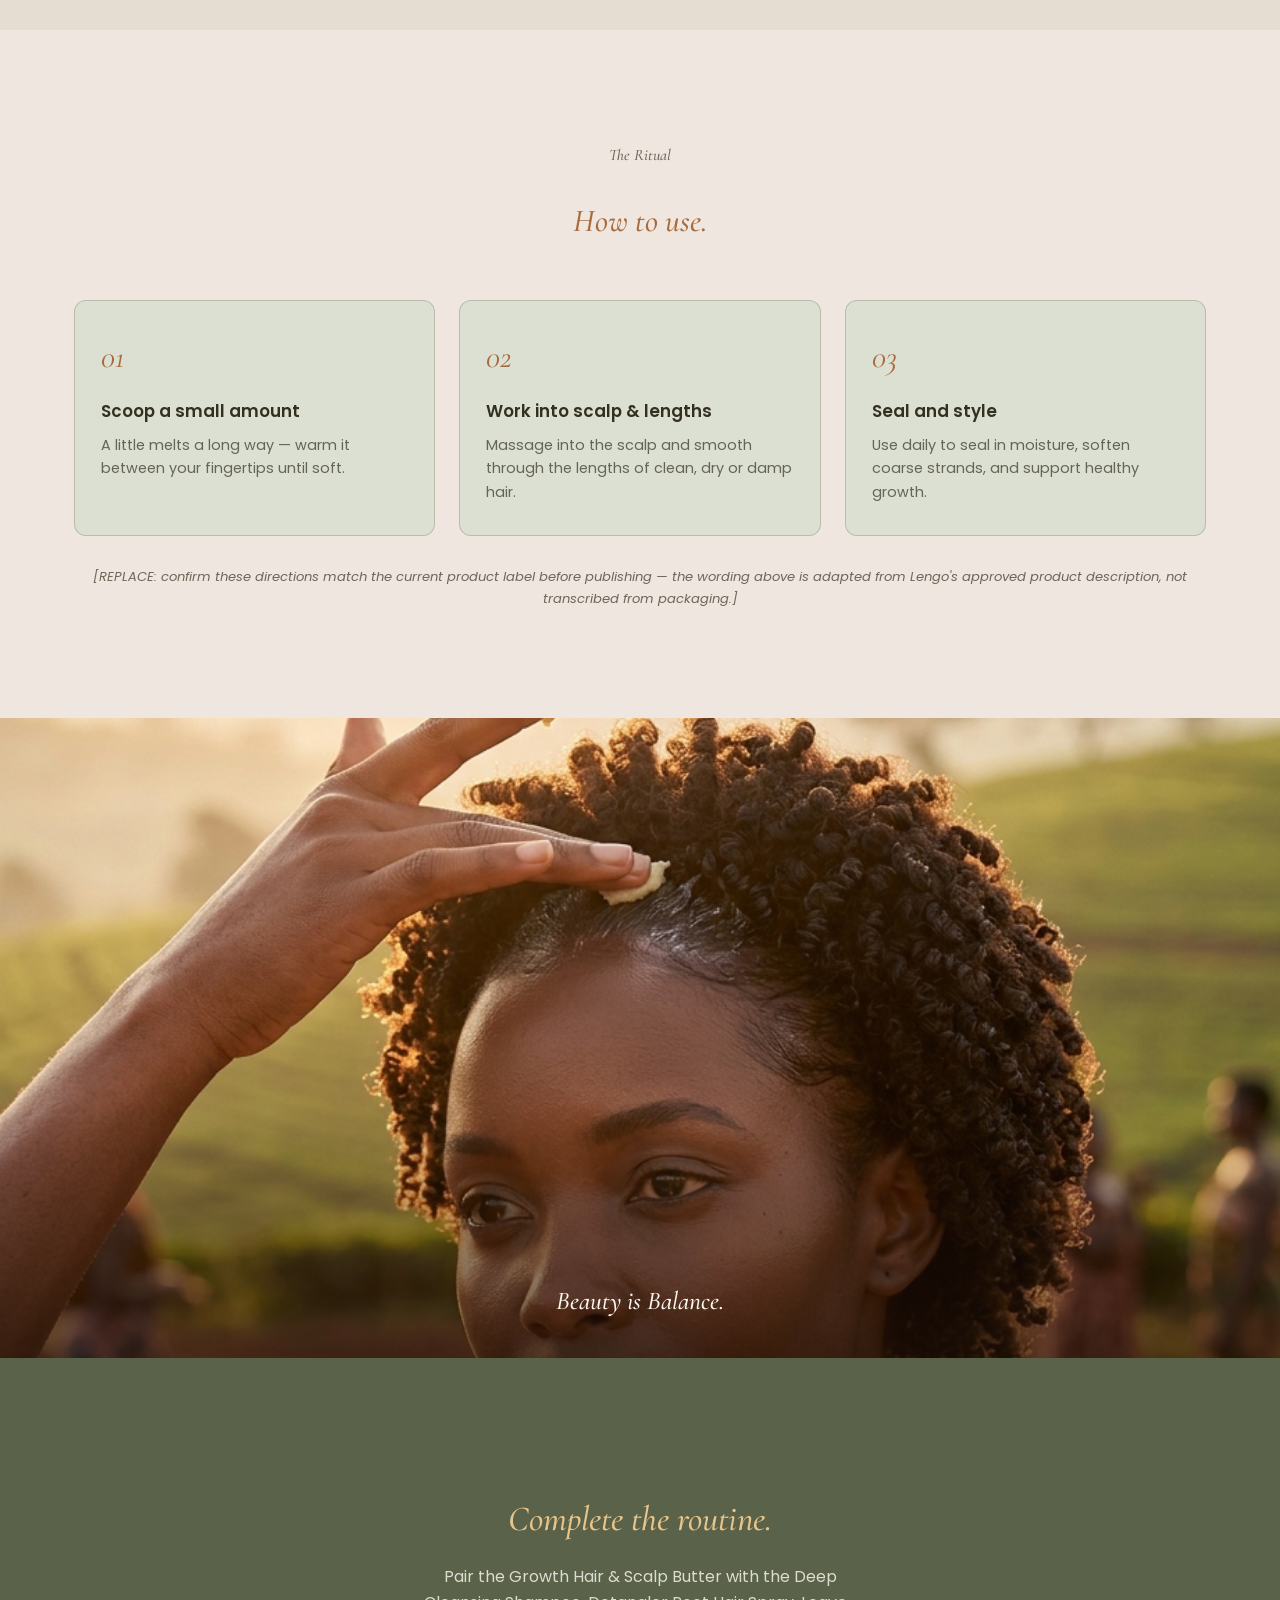
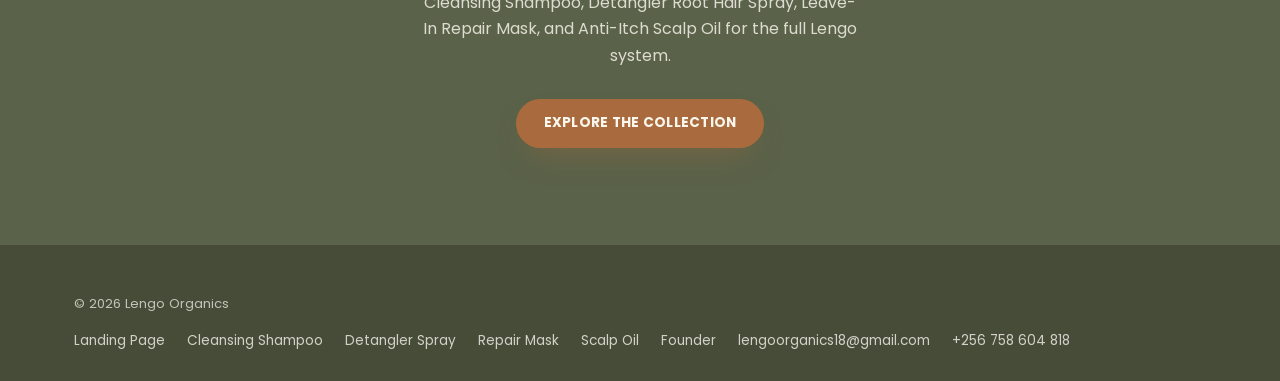
==== commit 76fa6c54: "Add files via upload" ====
--- a/butter.html
+++ b/butter.html
@@ -41,14 +41,14 @@
      brand continuity.
      ============================================================ */
   :root{
-    --earth:#2E1C10;        /* deep red-earth shadow */
-    --earth-deep:#1B0F07;   /* near-black base */
-    --terra:#C06A3A;        /* warm terracotta / red-clay glow */
-    --terra-soft:#E39A63;   /* lit clay highlight */
-    --leaf:#5F7A3A;         /* guava-leaf green accent */
-    --leaf-soft:#8CA85E;    /* lit leaf-green */
-    --cream:#F5EAD9;        /* ivory butter cream */
-    --muted:rgba(245,234,217,.72);
+    --earth:#EFE7DF;        /* deep red-earth shadow */
+    --earth-deep:#E5DDD1;   /* near-black base */
+    --terra:#C08457;        /* warm terracotta / red-clay glow */
+    --terra-soft:#C08457;   /* lit clay highlight */
+    --leaf:#A2AB92;         /* guava-leaf green accent */
+    --leaf-soft:#A2AB92;    /* lit leaf-green */
+    --cream:#33301F;        /* ivory butter cream */
+    --muted:rgba(51,48,31,.70);
   }
   body{margin:0; background:var(--earth); color:var(--cream); font-family:'Poppins',sans-serif; line-height:1.65; -webkit-font-smoothing:antialiased;}
   .serif{font-family:'Cormorant Garamond', serif; font-style:italic; font-weight:500; color:var(--terra-soft);}
@@ -135,6 +135,64 @@
     .ritual .wrap, .ingredients .wrap{grid-template-columns:1fr; gap:36px;}
     .steps-grid{grid-template-columns:1fr;}
   }
+
+  /* ============================================================
+     ORGANIC LIGHT — shared palette override (added per Samantha's
+     brief: product pages should follow the light sage/cream/clay
+     reference template; nothing dark). Placed last so it wins over
+     each page's original photo-matched dark scheme. Structure,
+     copy, images and layout are unchanged.
+     ============================================================ */
+  body{background:#EFE7DF; color:#33301F;}
+  .serif{color:#A96B3D;}
+
+  /* hero: lighter, warmer scrim so the image reads bright, not murky */
+  .hero::after{background:linear-gradient(180deg, rgba(70,76,56,.06) 0%, rgba(70,76,56,.22) 52%, rgba(70,76,56,.66) 100%) !important;}
+  .hero-copy p.eyebrow{color:#E7C489 !important;}
+  .hero-copy h1{color:#FBF7EF !important;}
+  .hero-copy p.lede{color:rgba(251,247,239,.9) !important;}
+
+  /* alternating section backgrounds */
+  .ritual{background:#EFE7DF !important;}
+  .ingredients{background:#E5DDD1 !important;}
+  .ritual-steps{background:#EFE7DF !important;}
+  .ritual p, .ingredients p, .ritual-steps p{color:rgba(51,48,31,.70) !important;}
+
+  /* ingredient tags -> sage outline on cream */
+  .tag-list li{border:1px solid rgba(90,98,73,.45) !important; color:#464C38 !important; background:rgba(255,255,255,.45) !important; font-weight:600 !important;}
+  .formula-note{color:rgba(51,48,31,.70) !important;}
+  .size-badge{color:#33301F !important; background:rgba(255,255,255,.55) !important;}
+
+  /* how-to-use cards -> soft sage panels, visible on cream */
+  .step-card{background:#DCE0D2 !important; border:1px solid rgba(90,98,73,.28) !important;}
+  .step-num{color:#A96B3D !important;}
+  .step-card h3{color:#33301F !important;}
+  .step-card p{color:rgba(51,48,31,.70) !important;}
+
+  /* buttons -> clay (warm terracotta), matching the reference accents */
+  .btn{background:#A96B3D !important; color:#FBF7EF !important; box-shadow:0 16px 30px -14px rgba(169,107,61,.5) !important;}
+  .btn:hover{background:#8f5a33 !important;}
+  .btn.ghost{background:transparent !important; color:#33301F !important; border:1px solid rgba(51,48,31,.3) !important;}
+  .btn.ghost:hover{background:rgba(51,48,31,.06) !important;}
+
+  /* header -> translucent cream */
+  header{background:rgba(239,231,223,.9) !important; border-bottom:1px solid rgba(51,48,31,.1) !important;}
+  .brand{color:#33301F !important;}
+  nav.links a{color:#5A5238 !important;}
+  nav.links a:hover{color:#A96B3D !important;}
+
+  /* final CTA + footer -> ONE warm olive anchor (deep, not dark) with cream text */
+  .final{background:#5A6249 !important;}
+  .final p.serif{color:#E7C489 !important;}
+  .final p.sub{color:rgba(251,247,239,.82) !important;}
+  footer{background:#464C38 !important; border-top:1px solid rgba(251,247,239,.12) !important;}
+  footer a{color:rgba(251,247,239,.78) !important;}
+  footer a:hover{color:#E7C489 !important;}
+  footer span{color:rgba(251,247,239,.7) !important;}
+
+  /* break-caption text stays light — it sits on photography (unchanged intent) */
+  .break-caption p.serif{color:#FBF7EF !important;}
+
 </style>
 </head>
 <body>
